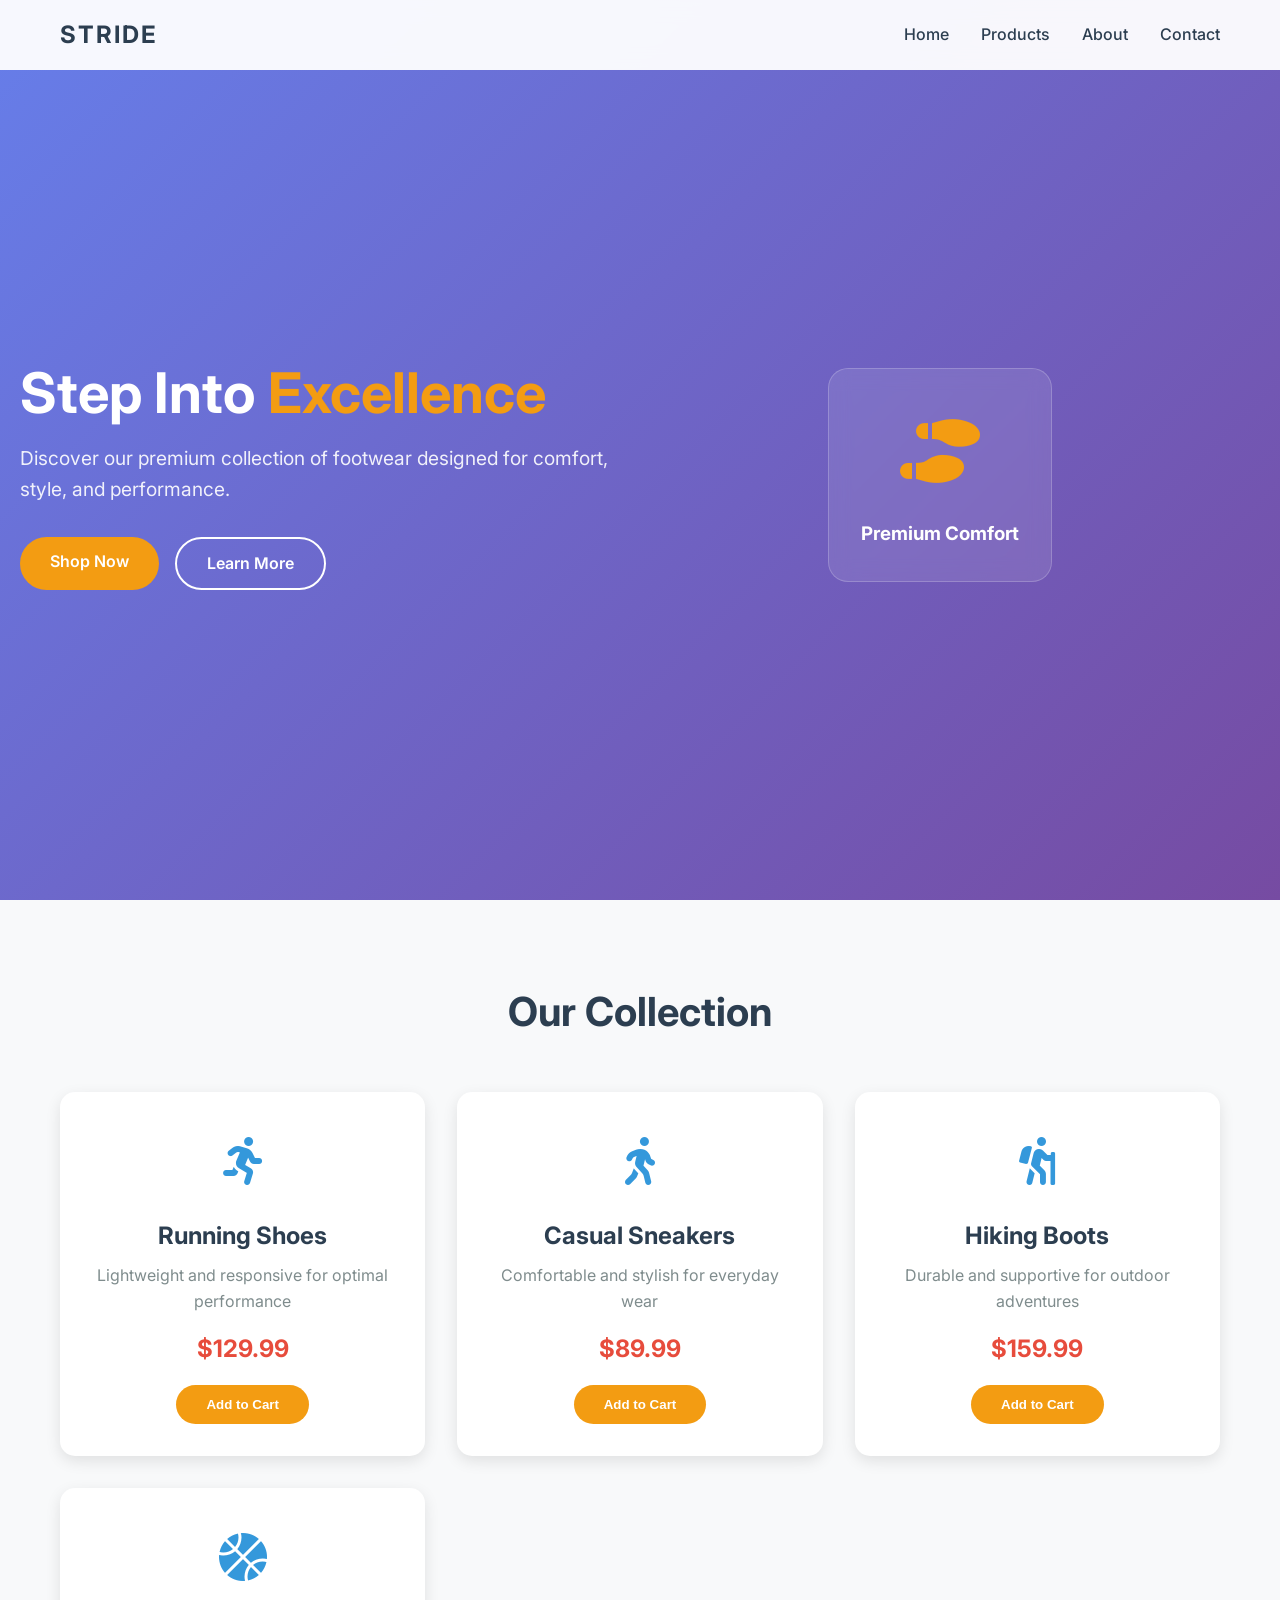
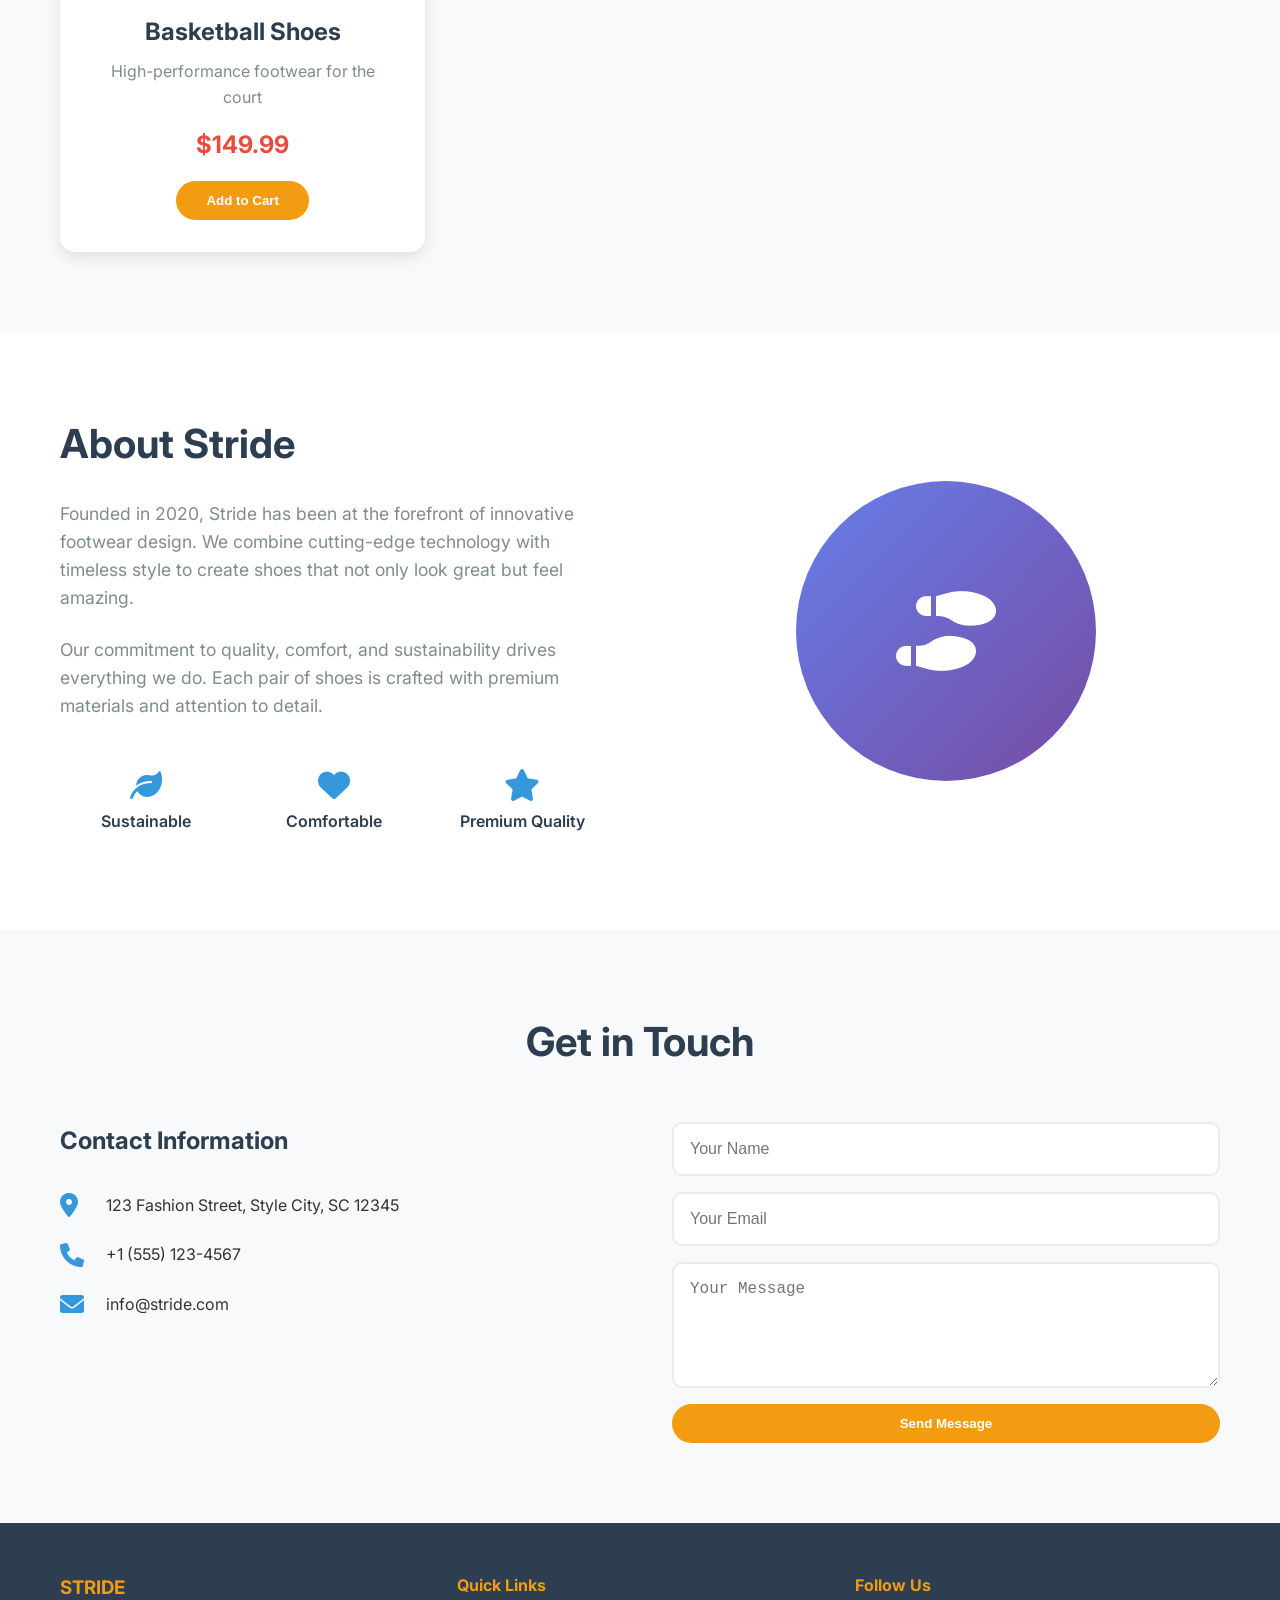
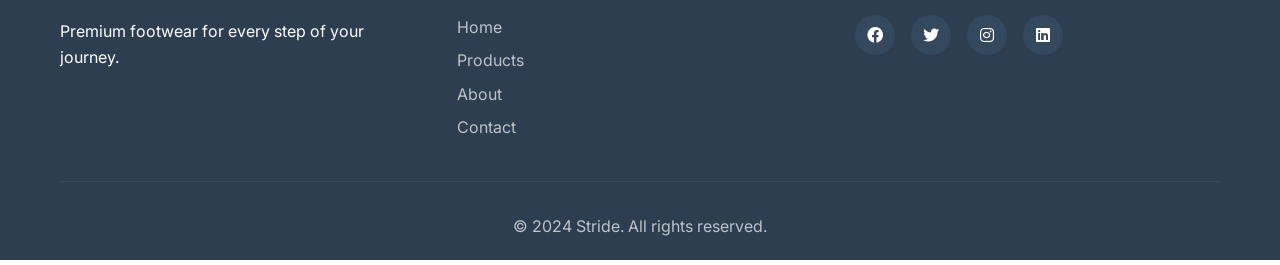
==== shoe-brand-website/index.html @ 70e2f5d3 "Create Stride shoe brand website with responsive design and interactive features Co-authored-by: vky" ====
<!DOCTYPE html>
<html lang="en">
<head>
    <meta charset="UTF-8">
    <meta name="viewport" content="width=device-width, initial-scale=1.0">
    <title>Stride - Premium Footwear</title>
    <link rel="stylesheet" href="styles.css">
    <link href="https://fonts.googleapis.com/css2?family=Inter:wght@300;400;500;600;700&display=swap" rel="stylesheet">
    <link rel="stylesheet" href="https://cdnjs.cloudflare.com/ajax/libs/font-awesome/6.0.0/css/all.min.css">
</head>
<body>
    <!-- Navigation -->
    <nav class="navbar">
        <div class="nav-container">
            <div class="nav-logo">
                <h2>STRIDE</h2>
            </div>
            <ul class="nav-menu">
                <li class="nav-item">
                    <a href="#home" class="nav-link">Home</a>
                </li>
                <li class="nav-item">
                    <a href="#products" class="nav-link">Products</a>
                </li>
                <li class="nav-item">
                    <a href="#about" class="nav-link">About</a>
                </li>
                <li class="nav-item">
                    <a href="#contact" class="nav-link">Contact</a>
                </li>
            </ul>
            <div class="nav-toggle">
                <span class="bar"></span>
                <span class="bar"></span>
                <span class="bar"></span>
            </div>
        </div>
    </nav>

    <!-- Hero Section -->
    <section id="home" class="hero">
        <div class="hero-content">
            <h1>Step Into <span class="highlight">Excellence</span></h1>
            <p>Discover our premium collection of footwear designed for comfort, style, and performance.</p>
            <div class="hero-buttons">
                <a href="#products" class="btn btn-primary">Shop Now</a>
                <a href="#about" class="btn btn-secondary">Learn More</a>
            </div>
        </div>
        <div class="hero-image">
            <div class="shoe-display">
                <div class="shoe-card">
                    <div class="shoe-image">
                        <i class="fas fa-shoe-prints"></i>
                    </div>
                    <h3>Premium Comfort</h3>
                </div>
            </div>
        </div>
    </section>

    <!-- Products Section -->
    <section id="products" class="products">
        <div class="container">
            <h2>Our Collection</h2>
            <div class="product-grid">
                <div class="product-card">
                    <div class="product-image">
                        <i class="fas fa-running"></i>
                    </div>
                    <h3>Running Shoes</h3>
                    <p>Lightweight and responsive for optimal performance</p>
                    <span class="price">$129.99</span>
                    <button class="btn btn-primary">Add to Cart</button>
                </div>
                <div class="product-card">
                    <div class="product-image">
                        <i class="fas fa-walking"></i>
                    </div>
                    <h3>Casual Sneakers</h3>
                    <p>Comfortable and stylish for everyday wear</p>
                    <span class="price">$89.99</span>
                    <button class="btn btn-primary">Add to Cart</button>
                </div>
                <div class="product-card">
                    <div class="product-image">
                        <i class="fas fa-hiking"></i>
                    </div>
                    <h3>Hiking Boots</h3>
                    <p>Durable and supportive for outdoor adventures</p>
                    <span class="price">$159.99</span>
                    <button class="btn btn-primary">Add to Cart</button>
                </div>
                <div class="product-card">
                    <div class="product-image">
                        <i class="fas fa-basketball-ball"></i>
                    </div>
                    <h3>Basketball Shoes</h3>
                    <p>High-performance footwear for the court</p>
                    <span class="price">$149.99</span>
                    <button class="btn btn-primary">Add to Cart</button>
                </div>
            </div>
        </div>
    </section>

    <!-- About Section -->
    <section id="about" class="about">
        <div class="container">
            <div class="about-content">
                <div class="about-text">
                    <h2>About Stride</h2>
                    <p>Founded in 2020, Stride has been at the forefront of innovative footwear design. We combine cutting-edge technology with timeless style to create shoes that not only look great but feel amazing.</p>
                    <p>Our commitment to quality, comfort, and sustainability drives everything we do. Each pair of shoes is crafted with premium materials and attention to detail.</p>
                    <div class="features">
                        <div class="feature">
                            <i class="fas fa-leaf"></i>
                            <h4>Sustainable</h4>
                        </div>
                        <div class="feature">
                            <i class="fas fa-heart"></i>
                            <h4>Comfortable</h4>
                        </div>
                        <div class="feature">
                            <i class="fas fa-star"></i>
                            <h4>Premium Quality</h4>
                        </div>
                    </div>
                </div>
                <div class="about-image">
                    <div class="image-placeholder">
                        <i class="fas fa-shoe-prints"></i>
                    </div>
                </div>
            </div>
        </div>
    </section>

    <!-- Contact Section -->
    <section id="contact" class="contact">
        <div class="container">
            <h2>Get in Touch</h2>
            <div class="contact-content">
                <div class="contact-info">
                    <h3>Contact Information</h3>
                    <div class="contact-item">
                        <i class="fas fa-map-marker-alt"></i>
                        <p>123 Fashion Street, Style City, SC 12345</p>
                    </div>
                    <div class="contact-item">
                        <i class="fas fa-phone"></i>
                        <p>+1 (555) 123-4567</p>
                    </div>
                    <div class="contact-item">
                        <i class="fas fa-envelope"></i>
                        <p>info@stride.com</p>
                    </div>
                </div>
                <form class="contact-form">
                    <input type="text" placeholder="Your Name" required>
                    <input type="email" placeholder="Your Email" required>
                    <textarea placeholder="Your Message" rows="5" required></textarea>
                    <button type="submit" class="btn btn-primary">Send Message</button>
                </form>
            </div>
        </div>
    </section>

    <!-- Footer -->
    <footer class="footer">
        <div class="container">
            <div class="footer-content">
                <div class="footer-section">
                    <h3>STRIDE</h3>
                    <p>Premium footwear for every step of your journey.</p>
                </div>
                <div class="footer-section">
                    <h4>Quick Links</h4>
                    <ul>
                        <li><a href="#home">Home</a></li>
                        <li><a href="#products">Products</a></li>
                        <li><a href="#about">About</a></li>
                        <li><a href="#contact">Contact</a></li>
                    </ul>
                </div>
                <div class="footer-section">
                    <h4>Follow Us</h4>
                    <div class="social-links">
                        <a href="#"><i class="fab fa-facebook"></i></a>
                        <a href="#"><i class="fab fa-twitter"></i></a>
                        <a href="#"><i class="fab fa-instagram"></i></a>
                        <a href="#"><i class="fab fa-linkedin"></i></a>
                    </div>
                </div>
            </div>
            <div class="footer-bottom">
                <p>&copy; 2024 Stride. All rights reserved.</p>
            </div>
        </div>
    </footer>

    <script src="script.js"></script>
</body>
</html>
---- shoe-brand-website/styles.css ----
/* Reset and Base Styles */
* {
    margin: 0;
    padding: 0;
    box-sizing: border-box;
}

body {
    font-family: 'Inter', sans-serif;
    line-height: 1.6;
    color: #333;
    overflow-x: hidden;
}

.container {
    max-width: 1200px;
    margin: 0 auto;
    padding: 0 20px;
}

/* Navigation */
.navbar {
    position: fixed;
    top: 0;
    width: 100%;
    background: rgba(255, 255, 255, 0.95);
    backdrop-filter: blur(10px);
    z-index: 1000;
    padding: 1rem 0;
    transition: all 0.3s ease;
}

.nav-container {
    max-width: 1200px;
    margin: 0 auto;
    padding: 0 20px;
    display: flex;
    justify-content: space-between;
    align-items: center;
}

.nav-logo h2 {
    color: #2c3e50;
    font-weight: 700;
    letter-spacing: 2px;
}

.nav-menu {
    display: flex;
    list-style: none;
    gap: 2rem;
}

.nav-link {
    text-decoration: none;
    color: #2c3e50;
    font-weight: 500;
    transition: color 0.3s ease;
    position: relative;
}

.nav-link:hover {
    color: #3498db;
}

.nav-link::after {
    content: '';
    position: absolute;
    width: 0;
    height: 2px;
    bottom: -5px;
    left: 0;
    background-color: #3498db;
    transition: width 0.3s ease;
}

.nav-link:hover::after {
    width: 100%;
}

.nav-toggle {
    display: none;
    flex-direction: column;
    cursor: pointer;
}

.bar {
    width: 25px;
    height: 3px;
    background-color: #2c3e50;
    margin: 3px 0;
    transition: 0.3s;
}

/* Hero Section */
.hero {
    min-height: 100vh;
    display: flex;
    align-items: center;
    background: linear-gradient(135deg, #667eea 0%, #764ba2 100%);
    color: white;
    padding: 100px 20px 50px;
}

.hero-content {
    flex: 1;
    max-width: 600px;
}

.hero h1 {
    font-size: 3.5rem;
    font-weight: 700;
    margin-bottom: 1rem;
    line-height: 1.2;
}

.highlight {
    color: #f39c12;
}

.hero p {
    font-size: 1.2rem;
    margin-bottom: 2rem;
    opacity: 0.9;
}

.hero-buttons {
    display: flex;
    gap: 1rem;
    flex-wrap: wrap;
}

.btn {
    padding: 12px 30px;
    border: none;
    border-radius: 50px;
    text-decoration: none;
    font-weight: 600;
    cursor: pointer;
    transition: all 0.3s ease;
    display: inline-block;
    text-align: center;
}

.btn-primary {
    background: #f39c12;
    color: white;
}

.btn-primary:hover {
    background: #e67e22;
    transform: translateY(-2px);
    box-shadow: 0 10px 20px rgba(243, 156, 18, 0.3);
}

.btn-secondary {
    background: transparent;
    color: white;
    border: 2px solid white;
}

.btn-secondary:hover {
    background: white;
    color: #667eea;
    transform: translateY(-2px);
}

.hero-image {
    flex: 1;
    display: flex;
    justify-content: center;
    align-items: center;
}

.shoe-display {
    position: relative;
}

.shoe-card {
    background: rgba(255, 255, 255, 0.1);
    backdrop-filter: blur(10px);
    border-radius: 20px;
    padding: 2rem;
    text-align: center;
    border: 1px solid rgba(255, 255, 255, 0.2);
    animation: float 6s ease-in-out infinite;
}

.shoe-image {
    font-size: 4rem;
    margin-bottom: 1rem;
    color: #f39c12;
}

@keyframes float {
    0%, 100% { transform: translateY(0px); }
    50% { transform: translateY(-20px); }
}

/* Products Section */
.products {
    padding: 80px 0;
    background: #f8f9fa;
}

.products h2 {
    text-align: center;
    font-size: 2.5rem;
    margin-bottom: 3rem;
    color: #2c3e50;
}

.product-grid {
    display: grid;
    grid-template-columns: repeat(auto-fit, minmax(280px, 1fr));
    gap: 2rem;
}

.product-card {
    background: white;
    border-radius: 15px;
    padding: 2rem;
    text-align: center;
    box-shadow: 0 5px 15px rgba(0, 0, 0, 0.1);
    transition: all 0.3s ease;
}

.product-card:hover {
    transform: translateY(-10px);
    box-shadow: 0 20px 40px rgba(0, 0, 0, 0.15);
}

.product-image {
    font-size: 3rem;
    color: #3498db;
    margin-bottom: 1rem;
}

.product-card h3 {
    font-size: 1.5rem;
    margin-bottom: 0.5rem;
    color: #2c3e50;
}

.product-card p {
    color: #7f8c8d;
    margin-bottom: 1rem;
}

.price {
    display: block;
    font-size: 1.5rem;
    font-weight: 700;
    color: #e74c3c;
    margin-bottom: 1rem;
}

/* About Section */
.about {
    padding: 80px 0;
    background: white;
}

.about-content {
    display: grid;
    grid-template-columns: 1fr 1fr;
    gap: 4rem;
    align-items: center;
}

.about-text h2 {
    font-size: 2.5rem;
    margin-bottom: 1.5rem;
    color: #2c3e50;
}

.about-text p {
    margin-bottom: 1.5rem;
    color: #7f8c8d;
    font-size: 1.1rem;
}

.features {
    display: grid;
    grid-template-columns: repeat(3, 1fr);
    gap: 1rem;
    margin-top: 2rem;
}

.feature {
    text-align: center;
    padding: 1rem;
}

.feature i {
    font-size: 2rem;
    color: #3498db;
    margin-bottom: 0.5rem;
}

.feature h4 {
    color: #2c3e50;
    font-weight: 600;
}

.about-image {
    display: flex;
    justify-content: center;
}

.image-placeholder {
    width: 300px;
    height: 300px;
    background: linear-gradient(135deg, #667eea 0%, #764ba2 100%);
    border-radius: 50%;
    display: flex;
    align-items: center;
    justify-content: center;
    font-size: 5rem;
    color: white;
}

/* Contact Section */
.contact {
    padding: 80px 0;
    background: #f8f9fa;
}

.contact h2 {
    text-align: center;
    font-size: 2.5rem;
    margin-bottom: 3rem;
    color: #2c3e50;
}

.contact-content {
    display: grid;
    grid-template-columns: 1fr 1fr;
    gap: 4rem;
}

.contact-info h3 {
    font-size: 1.5rem;
    margin-bottom: 2rem;
    color: #2c3e50;
}

.contact-item {
    display: flex;
    align-items: center;
    margin-bottom: 1.5rem;
}

.contact-item i {
    font-size: 1.5rem;
    color: #3498db;
    margin-right: 1rem;
    width: 30px;
}

.contact-form {
    display: flex;
    flex-direction: column;
    gap: 1rem;
}

.contact-form input,
.contact-form textarea {
    padding: 1rem;
    border: 2px solid #e9ecef;
    border-radius: 10px;
    font-size: 1rem;
    transition: border-color 0.3s ease;
}

.contact-form input:focus,
.contact-form textarea:focus {
    outline: none;
    border-color: #3498db;
}

/* Footer */
.footer {
    background: #2c3e50;
    color: white;
    padding: 50px 0 20px;
}

.footer-content {
    display: grid;
    grid-template-columns: repeat(auto-fit, minmax(250px, 1fr));
    gap: 2rem;
    margin-bottom: 2rem;
}

.footer-section h3,
.footer-section h4 {
    margin-bottom: 1rem;
    color: #f39c12;
}

.footer-section ul {
    list-style: none;
}

.footer-section ul li {
    margin-bottom: 0.5rem;
}

.footer-section ul li a {
    color: #bdc3c7;
    text-decoration: none;
    transition: color 0.3s ease;
}

.footer-section ul li a:hover {
    color: #f39c12;
}

.social-links {
    display: flex;
    gap: 1rem;
}

.social-links a {
    display: inline-block;
    width: 40px;
    height: 40px;
    background: #34495e;
    border-radius: 50%;
    display: flex;
    align-items: center;
    justify-content: center;
    color: white;
    text-decoration: none;
    transition: all 0.3s ease;
}

.social-links a:hover {
    background: #f39c12;
    transform: translateY(-3px);
}

.footer-bottom {
    text-align: center;
    padding-top: 2rem;
    border-top: 1px solid #34495e;
    color: #bdc3c7;
}

/* Responsive Design */
@media (max-width: 768px) {
    .nav-menu {
        position: fixed;
        left: -100%;
        top: 70px;
        flex-direction: column;
        background-color: white;
        width: 100%;
        text-align: center;
        transition: 0.3s;
        box-shadow: 0 10px 27px rgba(0, 0, 0, 0.05);
        padding: 2rem 0;
    }

    .nav-menu.active {
        left: 0;
    }

    .nav-toggle {
        display: flex;
    }

    .hero {
        flex-direction: column;
        text-align: center;
        padding: 120px 20px 50px;
    }

    .hero h1 {
        font-size: 2.5rem;
    }

    .hero-buttons {
        justify-content: center;
    }

    .about-content {
        grid-template-columns: 1fr;
        gap: 2rem;
    }

    .contact-content {
        grid-template-columns: 1fr;
        gap: 2rem;
    }

    .features {
        grid-template-columns: 1fr;
    }

    .product-grid {
        grid-template-columns: 1fr;
    }
}

@media (max-width: 480px) {
    .hero h1 {
        font-size: 2rem;
    }

    .hero p {
        font-size: 1rem;
    }

    .btn {
        padding: 10px 20px;
        font-size: 0.9rem;
    }

    .products h2,
    .about-text h2,
    .contact h2 {
        font-size: 2rem;
    }
}
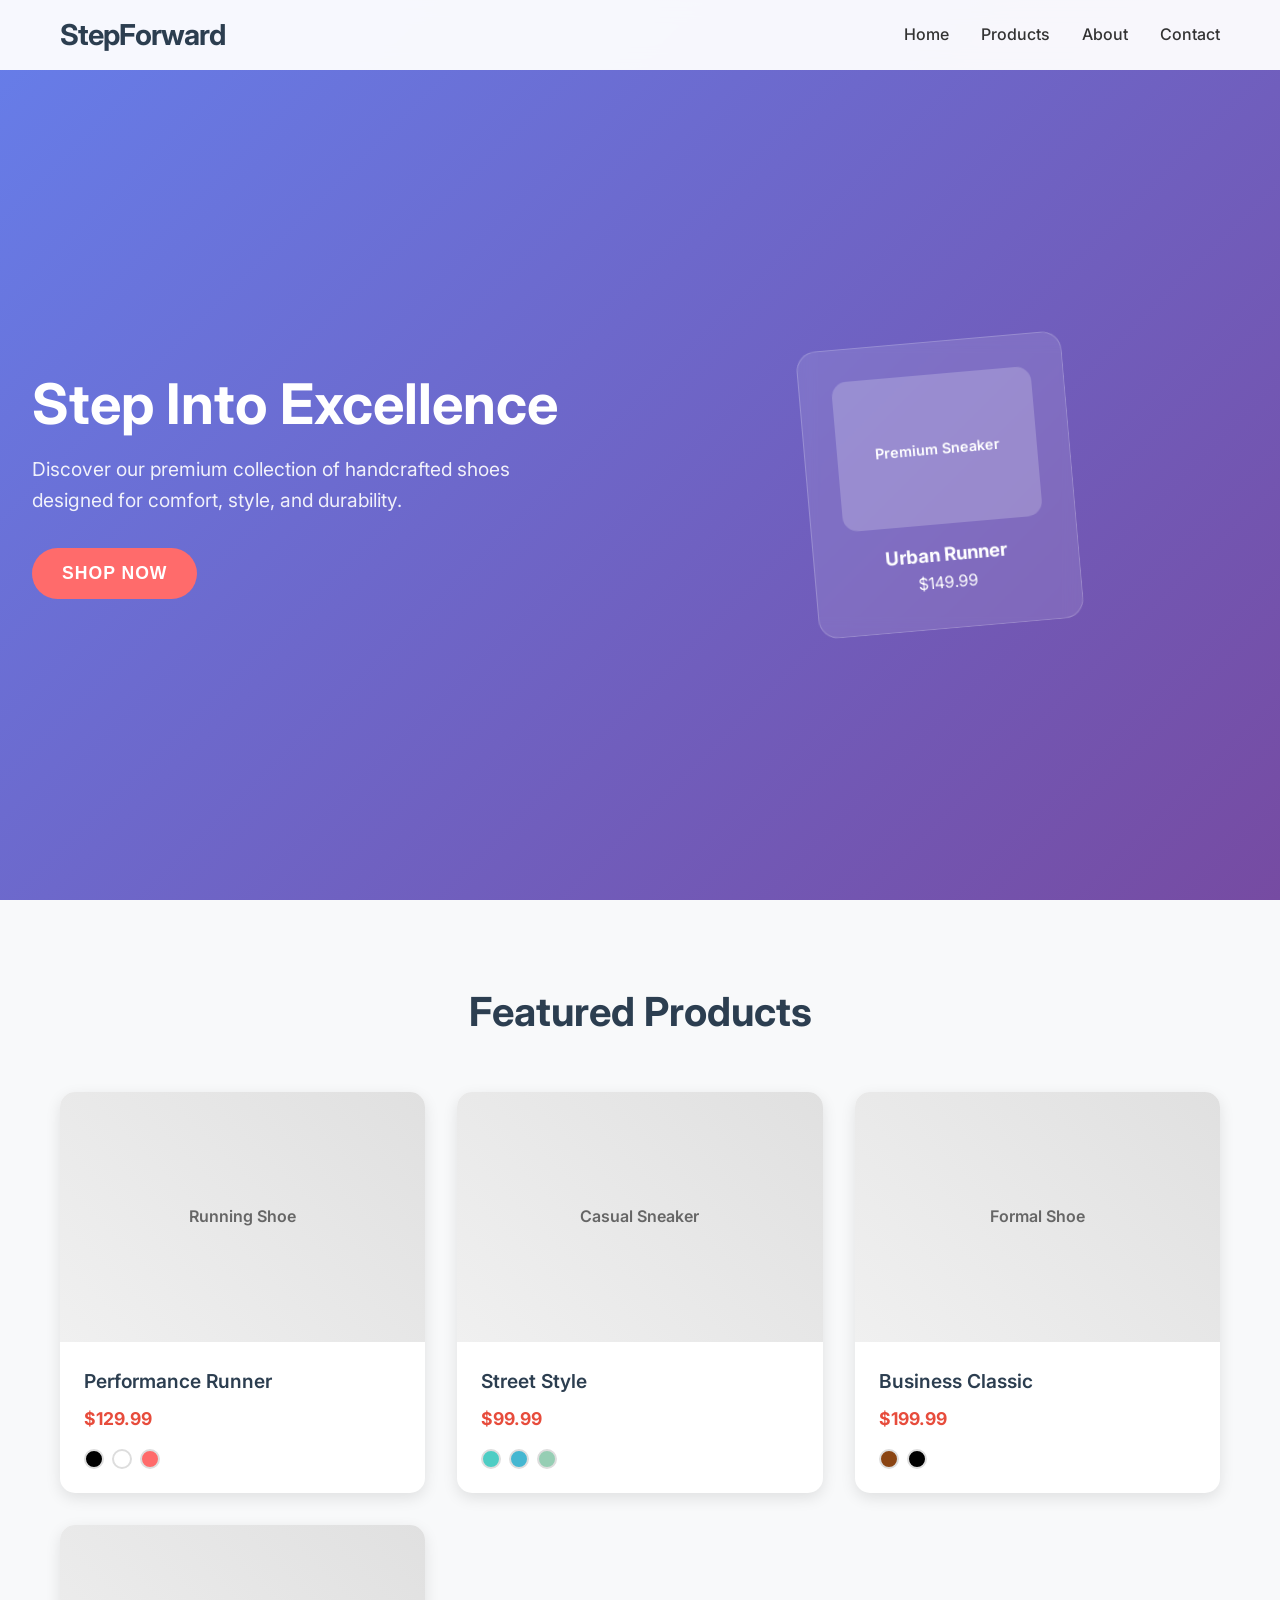
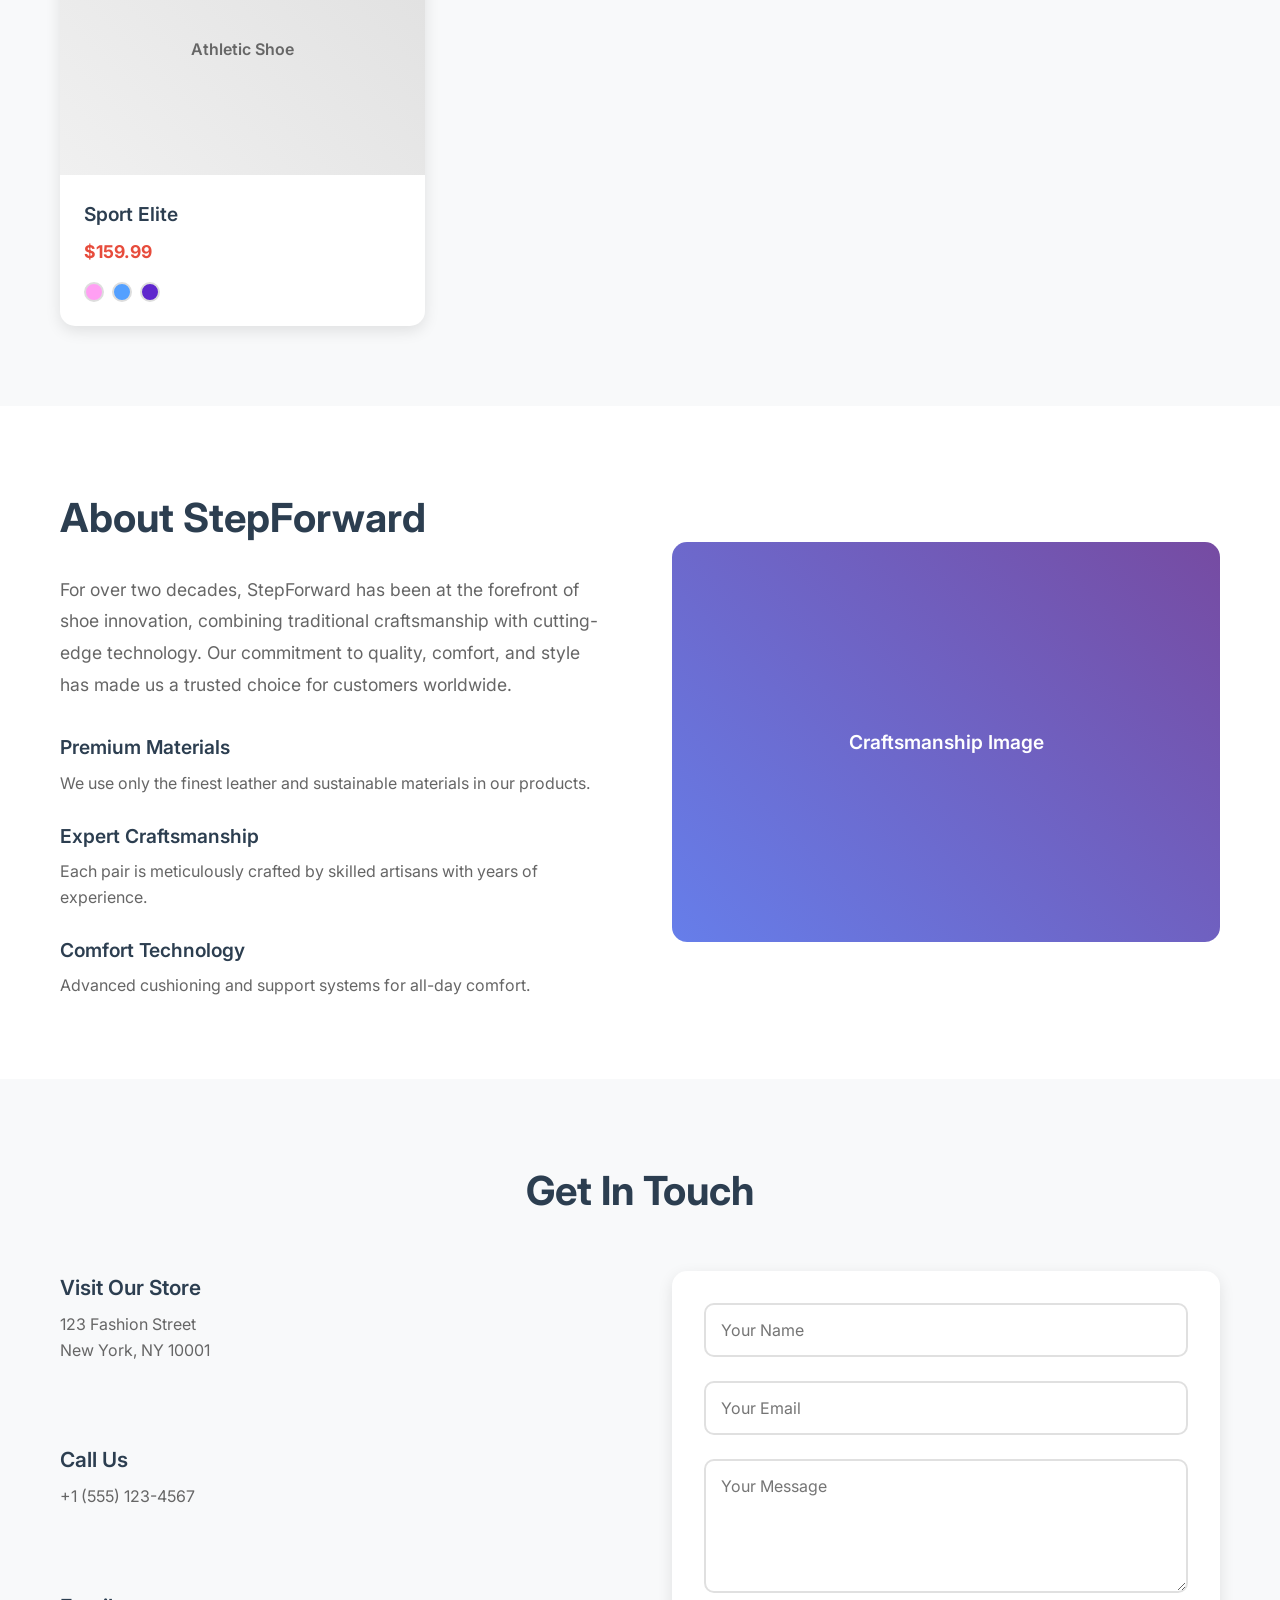
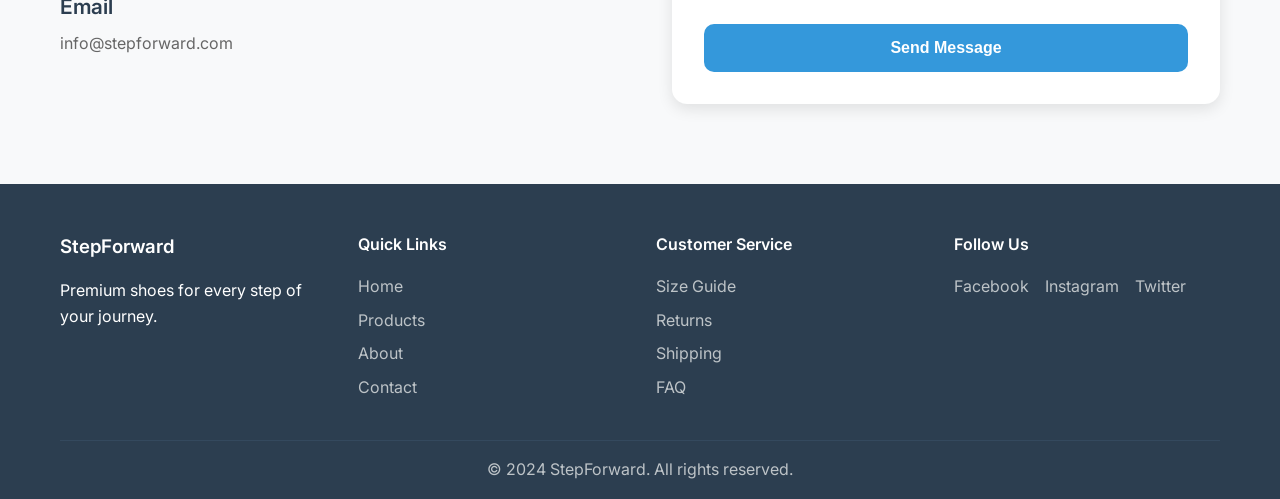
==== commit d5dac29c: "Create initial shoe brand website with responsive design and interactive features Co-authored-by: vk" ====
--- a/shoe-brand-website/index.html
+++ b/shoe-brand-website/index.html
@@ -3,57 +3,54 @@
 <head>
     <meta charset="UTF-8">
     <meta name="viewport" content="width=device-width, initial-scale=1.0">
-    <title>Stride - Premium Footwear</title>
+    <title>StepForward - Premium Shoe Brand</title>
     <link rel="stylesheet" href="styles.css">
     <link href="https://fonts.googleapis.com/css2?family=Inter:wght@300;400;500;600;700&display=swap" rel="stylesheet">
-    <link rel="stylesheet" href="https://cdnjs.cloudflare.com/ajax/libs/font-awesome/6.0.0/css/all.min.css">
 </head>
 <body>
-    <!-- Navigation -->
-    <nav class="navbar">
-        <div class="nav-container">
-            <div class="nav-logo">
-                <h2>STRIDE</h2>
-            </div>
-            <ul class="nav-menu">
-                <li class="nav-item">
-                    <a href="#home" class="nav-link">Home</a>
-                </li>
-                <li class="nav-item">
-                    <a href="#products" class="nav-link">Products</a>
-                </li>
-                <li class="nav-item">
-                    <a href="#about" class="nav-link">About</a>
-                </li>
-                <li class="nav-item">
-                    <a href="#contact" class="nav-link">Contact</a>
-                </li>
-            </ul>
-            <div class="nav-toggle">
-                <span class="bar"></span>
-                <span class="bar"></span>
-                <span class="bar"></span>
-            </div>
-        </div>
-    </nav>
+    <!-- Header -->
+    <header class="header">
+        <nav class="navbar">
+            <div class="nav-container">
+                <div class="logo">
+                    <h1>StepForward</h1>
+                </div>
+                <ul class="nav-menu">
+                    <li class="nav-item">
+                        <a href="#home" class="nav-link">Home</a>
+                    </li>
+                    <li class="nav-item">
+                        <a href="#products" class="nav-link">Products</a>
+                    </li>
+                    <li class="nav-item">
+                        <a href="#about" class="nav-link">About</a>
+                    </li>
+                    <li class="nav-item">
+                        <a href="#contact" class="nav-link">Contact</a>
+                    </li>
+                </ul>
+                <div class="hamburger">
+                    <span class="bar"></span>
+                    <span class="bar"></span>
+                    <span class="bar"></span>
+                </div>
+            </div>
+        </nav>
+    </header>
 
     <!-- Hero Section -->
     <section id="home" class="hero">
         <div class="hero-content">
-            <h1>Step Into <span class="highlight">Excellence</span></h1>
-            <p>Discover our premium collection of footwear designed for comfort, style, and performance.</p>
-            <div class="hero-buttons">
-                <a href="#products" class="btn btn-primary">Shop Now</a>
-                <a href="#about" class="btn btn-secondary">Learn More</a>
-            </div>
+            <h1 class="hero-title">Step Into Excellence</h1>
+            <p class="hero-subtitle">Discover our premium collection of handcrafted shoes designed for comfort, style, and durability.</p>
+            <button class="cta-button">Shop Now</button>
         </div>
         <div class="hero-image">
-            <div class="shoe-display">
-                <div class="shoe-card">
-                    <div class="shoe-image">
-                        <i class="fas fa-shoe-prints"></i>
-                    </div>
-                    <h3>Premium Comfort</h3>
+            <div class="shoe-showcase">
+                <div class="shoe-card featured">
+                    <div class="shoe-img-placeholder">Premium Sneaker</div>
+                    <h3>Urban Runner</h3>
+                    <p>$149.99</p>
                 </div>
             </div>
         </div>
@@ -62,43 +59,77 @@
     <!-- Products Section -->
     <section id="products" class="products">
         <div class="container">
-            <h2>Our Collection</h2>
+            <h2 class="section-title">Featured Products</h2>
             <div class="product-grid">
                 <div class="product-card">
                     <div class="product-image">
-                        <i class="fas fa-running"></i>
-                    </div>
-                    <h3>Running Shoes</h3>
-                    <p>Lightweight and responsive for optimal performance</p>
-                    <span class="price">$129.99</span>
-                    <button class="btn btn-primary">Add to Cart</button>
-                </div>
-                <div class="product-card">
-                    <div class="product-image">
-                        <i class="fas fa-walking"></i>
-                    </div>
-                    <h3>Casual Sneakers</h3>
-                    <p>Comfortable and stylish for everyday wear</p>
-                    <span class="price">$89.99</span>
-                    <button class="btn btn-primary">Add to Cart</button>
-                </div>
-                <div class="product-card">
-                    <div class="product-image">
-                        <i class="fas fa-hiking"></i>
-                    </div>
-                    <h3>Hiking Boots</h3>
-                    <p>Durable and supportive for outdoor adventures</p>
-                    <span class="price">$159.99</span>
-                    <button class="btn btn-primary">Add to Cart</button>
-                </div>
-                <div class="product-card">
-                    <div class="product-image">
-                        <i class="fas fa-basketball-ball"></i>
-                    </div>
-                    <h3>Basketball Shoes</h3>
-                    <p>High-performance footwear for the court</p>
-                    <span class="price">$149.99</span>
-                    <button class="btn btn-primary">Add to Cart</button>
+                        <div class="product-img-placeholder">Running Shoe</div>
+                        <div class="product-overlay">
+                            <button class="quick-view">Quick View</button>
+                        </div>
+                    </div>
+                    <div class="product-info">
+                        <h3>Performance Runner</h3>
+                        <p class="product-price">$129.99</p>
+                        <div class="product-colors">
+                            <span class="color-dot" style="background-color: #000"></span>
+                            <span class="color-dot" style="background-color: #fff"></span>
+                            <span class="color-dot" style="background-color: #ff6b6b"></span>
+                        </div>
+                    </div>
+                </div>
+
+                <div class="product-card">
+                    <div class="product-image">
+                        <div class="product-img-placeholder">Casual Sneaker</div>
+                        <div class="product-overlay">
+                            <button class="quick-view">Quick View</button>
+                        </div>
+                    </div>
+                    <div class="product-info">
+                        <h3>Street Style</h3>
+                        <p class="product-price">$99.99</p>
+                        <div class="product-colors">
+                            <span class="color-dot" style="background-color: #4ecdc4"></span>
+                            <span class="color-dot" style="background-color: #45b7d1"></span>
+                            <span class="color-dot" style="background-color: #96ceb4"></span>
+                        </div>
+                    </div>
+                </div>
+
+                <div class="product-card">
+                    <div class="product-image">
+                        <div class="product-img-placeholder">Formal Shoe</div>
+                        <div class="product-overlay">
+                            <button class="quick-view">Quick View</button>
+                        </div>
+                    </div>
+                    <div class="product-info">
+                        <h3>Business Classic</h3>
+                        <p class="product-price">$199.99</p>
+                        <div class="product-colors">
+                            <span class="color-dot" style="background-color: #8b4513"></span>
+                            <span class="color-dot" style="background-color: #000"></span>
+                        </div>
+                    </div>
+                </div>
+
+                <div class="product-card">
+                    <div class="product-image">
+                        <div class="product-img-placeholder">Athletic Shoe</div>
+                        <div class="product-overlay">
+                            <button class="quick-view">Quick View</button>
+                        </div>
+                    </div>
+                    <div class="product-info">
+                        <h3>Sport Elite</h3>
+                        <p class="product-price">$159.99</p>
+                        <div class="product-colors">
+                            <span class="color-dot" style="background-color: #ff9ff3"></span>
+                            <span class="color-dot" style="background-color: #54a0ff"></span>
+                            <span class="color-dot" style="background-color: #5f27cd"></span>
+                        </div>
+                    </div>
                 </div>
             </div>
         </div>
@@ -109,28 +140,25 @@
         <div class="container">
             <div class="about-content">
                 <div class="about-text">
-                    <h2>About Stride</h2>
-                    <p>Founded in 2020, Stride has been at the forefront of innovative footwear design. We combine cutting-edge technology with timeless style to create shoes that not only look great but feel amazing.</p>
-                    <p>Our commitment to quality, comfort, and sustainability drives everything we do. Each pair of shoes is crafted with premium materials and attention to detail.</p>
+                    <h2>About StepForward</h2>
+                    <p>For over two decades, StepForward has been at the forefront of shoe innovation, combining traditional craftsmanship with cutting-edge technology. Our commitment to quality, comfort, and style has made us a trusted choice for customers worldwide.</p>
                     <div class="features">
                         <div class="feature">
-                            <i class="fas fa-leaf"></i>
-                            <h4>Sustainable</h4>
+                            <h3>Premium Materials</h3>
+                            <p>We use only the finest leather and sustainable materials in our products.</p>
                         </div>
                         <div class="feature">
-                            <i class="fas fa-heart"></i>
-                            <h4>Comfortable</h4>
+                            <h3>Expert Craftsmanship</h3>
+                            <p>Each pair is meticulously crafted by skilled artisans with years of experience.</p>
                         </div>
                         <div class="feature">
-                            <i class="fas fa-star"></i>
-                            <h4>Premium Quality</h4>
+                            <h3>Comfort Technology</h3>
+                            <p>Advanced cushioning and support systems for all-day comfort.</p>
                         </div>
                     </div>
                 </div>
                 <div class="about-image">
-                    <div class="image-placeholder">
-                        <i class="fas fa-shoe-prints"></i>
-                    </div>
+                    <div class="about-img-placeholder">Craftsmanship Image</div>
                 </div>
             </div>
         </div>
@@ -139,28 +167,33 @@
     <!-- Contact Section -->
     <section id="contact" class="contact">
         <div class="container">
-            <h2>Get in Touch</h2>
+            <h2 class="section-title">Get In Touch</h2>
             <div class="contact-content">
                 <div class="contact-info">
-                    <h3>Contact Information</h3>
                     <div class="contact-item">
-                        <i class="fas fa-map-marker-alt"></i>
-                        <p>123 Fashion Street, Style City, SC 12345</p>
+                        <h3>Visit Our Store</h3>
+                        <p>123 Fashion Street<br>New York, NY 10001</p>
                     </div>
                     <div class="contact-item">
-                        <i class="fas fa-phone"></i>
+                        <h3>Call Us</h3>
                         <p>+1 (555) 123-4567</p>
                     </div>
                     <div class="contact-item">
-                        <i class="fas fa-envelope"></i>
-                        <p>info@stride.com</p>
+                        <h3>Email</h3>
+                        <p>info@stepforward.com</p>
                     </div>
                 </div>
                 <form class="contact-form">
-                    <input type="text" placeholder="Your Name" required>
-                    <input type="email" placeholder="Your Email" required>
-                    <textarea placeholder="Your Message" rows="5" required></textarea>
-                    <button type="submit" class="btn btn-primary">Send Message</button>
+                    <div class="form-group">
+                        <input type="text" placeholder="Your Name" required>
+                    </div>
+                    <div class="form-group">
+                        <input type="email" placeholder="Your Email" required>
+                    </div>
+                    <div class="form-group">
+                        <textarea placeholder="Your Message" rows="5" required></textarea>
+                    </div>
+                    <button type="submit" class="submit-btn">Send Message</button>
                 </form>
             </div>
         </div>
@@ -171,8 +204,8 @@
         <div class="container">
             <div class="footer-content">
                 <div class="footer-section">
-                    <h3>STRIDE</h3>
-                    <p>Premium footwear for every step of your journey.</p>
+                    <h3>StepForward</h3>
+                    <p>Premium shoes for every step of your journey.</p>
                 </div>
                 <div class="footer-section">
                     <h4>Quick Links</h4>
@@ -184,17 +217,25 @@
                     </ul>
                 </div>
                 <div class="footer-section">
+                    <h4>Customer Service</h4>
+                    <ul>
+                        <li><a href="#">Size Guide</a></li>
+                        <li><a href="#">Returns</a></li>
+                        <li><a href="#">Shipping</a></li>
+                        <li><a href="#">FAQ</a></li>
+                    </ul>
+                </div>
+                <div class="footer-section">
                     <h4>Follow Us</h4>
                     <div class="social-links">
-                        <a href="#"><i class="fab fa-facebook"></i></a>
-                        <a href="#"><i class="fab fa-twitter"></i></a>
-                        <a href="#"><i class="fab fa-instagram"></i></a>
-                        <a href="#"><i class="fab fa-linkedin"></i></a>
+                        <a href="#">Facebook</a>
+                        <a href="#">Instagram</a>
+                        <a href="#">Twitter</a>
                     </div>
                 </div>
             </div>
             <div class="footer-bottom">
-                <p>&copy; 2024 Stride. All rights reserved.</p>
+                <p>&copy; 2024 StepForward. All rights reserved.</p>
             </div>
         </div>
     </footer>
--- a/shoe-brand-website/styles.css
+++ b/shoe-brand-website/styles.css
@@ -18,15 +18,14 @@
     padding: 0 20px;
 }
 
-/* Navigation */
-.navbar {
+/* Header Styles */
+.header {
     position: fixed;
     top: 0;
     width: 100%;
     background: rgba(255, 255, 255, 0.95);
     backdrop-filter: blur(10px);
     z-index: 1000;
-    padding: 1rem 0;
     transition: all 0.3s ease;
 }
 
@@ -37,12 +36,14 @@
     display: flex;
     justify-content: space-between;
     align-items: center;
-}
-
-.nav-logo h2 {
+    height: 70px;
+}
+
+.logo h1 {
+    font-size: 1.8rem;
+    font-weight: 700;
     color: #2c3e50;
-    font-weight: 700;
-    letter-spacing: 2px;
+    letter-spacing: -1px;
 }
 
 .nav-menu {
@@ -53,7 +54,7 @@
 
 .nav-link {
     text-decoration: none;
-    color: #2c3e50;
+    color: #333;
     font-weight: 500;
     transition: color 0.3s ease;
     position: relative;
@@ -78,7 +79,7 @@
     width: 100%;
 }
 
-.nav-toggle {
+.hamburger {
     display: none;
     flex-direction: column;
     cursor: pointer;
@@ -87,7 +88,7 @@
 .bar {
     width: 25px;
     height: 3px;
-    background-color: #2c3e50;
+    background-color: #333;
     margin: 3px 0;
     transition: 0.3s;
 }
@@ -99,70 +100,47 @@
     align-items: center;
     background: linear-gradient(135deg, #667eea 0%, #764ba2 100%);
     color: white;
-    padding: 100px 20px 50px;
+    padding-top: 70px;
 }
 
 .hero-content {
     flex: 1;
+    padding: 2rem;
     max-width: 600px;
 }
 
-.hero h1 {
+.hero-title {
     font-size: 3.5rem;
     font-weight: 700;
     margin-bottom: 1rem;
     line-height: 1.2;
 }
 
-.highlight {
-    color: #f39c12;
-}
-
-.hero p {
+.hero-subtitle {
     font-size: 1.2rem;
     margin-bottom: 2rem;
     opacity: 0.9;
-}
-
-.hero-buttons {
-    display: flex;
-    gap: 1rem;
-    flex-wrap: wrap;
-}
-
-.btn {
-    padding: 12px 30px;
+    line-height: 1.6;
+}
+
+.cta-button {
+    background: #ff6b6b;
+    color: white;
     border: none;
+    padding: 15px 30px;
+    font-size: 1.1rem;
+    font-weight: 600;
     border-radius: 50px;
-    text-decoration: none;
-    font-weight: 600;
     cursor: pointer;
     transition: all 0.3s ease;
-    display: inline-block;
-    text-align: center;
-}
-
-.btn-primary {
-    background: #f39c12;
-    color: white;
-}
-
-.btn-primary:hover {
-    background: #e67e22;
+    text-transform: uppercase;
+    letter-spacing: 1px;
+}
+
+.cta-button:hover {
+    background: #ff5252;
     transform: translateY(-2px);
-    box-shadow: 0 10px 20px rgba(243, 156, 18, 0.3);
-}
-
-.btn-secondary {
-    background: transparent;
-    color: white;
-    border: 2px solid white;
-}
-
-.btn-secondary:hover {
-    background: white;
-    color: #667eea;
-    transform: translateY(-2px);
+    box-shadow: 0 10px 20px rgba(255, 107, 107, 0.3);
 }
 
 .hero-image {
@@ -170,42 +148,51 @@
     display: flex;
     justify-content: center;
     align-items: center;
-}
-
-.shoe-display {
+    padding: 2rem;
+}
+
+.shoe-showcase {
     position: relative;
 }
 
-.shoe-card {
+.shoe-card.featured {
     background: rgba(255, 255, 255, 0.1);
     backdrop-filter: blur(10px);
+    padding: 2rem;
     border-radius: 20px;
-    padding: 2rem;
     text-align: center;
     border: 1px solid rgba(255, 255, 255, 0.2);
-    animation: float 6s ease-in-out infinite;
-}
-
-.shoe-image {
-    font-size: 4rem;
+    transform: rotate(-5deg);
+    transition: transform 0.3s ease;
+}
+
+.shoe-card.featured:hover {
+    transform: rotate(0deg) scale(1.05);
+}
+
+.shoe-img-placeholder {
+    width: 200px;
+    height: 150px;
+    background: rgba(255, 255, 255, 0.2);
+    border-radius: 15px;
+    display: flex;
+    align-items: center;
+    justify-content: center;
     margin-bottom: 1rem;
-    color: #f39c12;
-}
-
-@keyframes float {
-    0%, 100% { transform: translateY(0px); }
-    50% { transform: translateY(-20px); }
+    font-weight: 600;
+    font-size: 0.9rem;
 }
 
 /* Products Section */
 .products {
-    padding: 80px 0;
+    padding: 5rem 0;
     background: #f8f9fa;
 }
 
-.products h2 {
+.section-title {
     text-align: center;
     font-size: 2.5rem;
+    font-weight: 700;
     margin-bottom: 3rem;
     color: #2c3e50;
 }
@@ -214,50 +201,111 @@
     display: grid;
     grid-template-columns: repeat(auto-fit, minmax(280px, 1fr));
     gap: 2rem;
+    margin-top: 2rem;
 }
 
 .product-card {
     background: white;
     border-radius: 15px;
-    padding: 2rem;
-    text-align: center;
+    overflow: hidden;
     box-shadow: 0 5px 15px rgba(0, 0, 0, 0.1);
-    transition: all 0.3s ease;
+    transition: transform 0.3s ease, box-shadow 0.3s ease;
 }
 
 .product-card:hover {
-    transform: translateY(-10px);
-    box-shadow: 0 20px 40px rgba(0, 0, 0, 0.15);
+    transform: translateY(-5px);
+    box-shadow: 0 15px 30px rgba(0, 0, 0, 0.15);
 }
 
 .product-image {
-    font-size: 3rem;
-    color: #3498db;
-    margin-bottom: 1rem;
-}
-
-.product-card h3 {
-    font-size: 1.5rem;
+    position: relative;
+    overflow: hidden;
+}
+
+.product-img-placeholder {
+    width: 100%;
+    height: 250px;
+    background: linear-gradient(45deg, #f0f0f0, #e0e0e0);
+    display: flex;
+    align-items: center;
+    justify-content: center;
+    font-weight: 600;
+    color: #666;
+    transition: transform 0.3s ease;
+}
+
+.product-overlay {
+    position: absolute;
+    top: 0;
+    left: 0;
+    right: 0;
+    bottom: 0;
+    background: rgba(0, 0, 0, 0.7);
+    display: flex;
+    align-items: center;
+    justify-content: center;
+    opacity: 0;
+    transition: opacity 0.3s ease;
+}
+
+.product-card:hover .product-overlay {
+    opacity: 1;
+}
+
+.quick-view {
+    background: #3498db;
+    color: white;
+    border: none;
+    padding: 10px 20px;
+    border-radius: 25px;
+    cursor: pointer;
+    font-weight: 600;
+    transition: background 0.3s ease;
+}
+
+.quick-view:hover {
+    background: #2980b9;
+}
+
+.product-info {
+    padding: 1.5rem;
+}
+
+.product-info h3 {
+    font-size: 1.2rem;
+    font-weight: 600;
     margin-bottom: 0.5rem;
     color: #2c3e50;
 }
 
-.product-card p {
-    color: #7f8c8d;
-    margin-bottom: 1rem;
-}
-
-.price {
-    display: block;
-    font-size: 1.5rem;
+.product-price {
+    font-size: 1.1rem;
     font-weight: 700;
     color: #e74c3c;
     margin-bottom: 1rem;
 }
 
+.product-colors {
+    display: flex;
+    gap: 0.5rem;
+}
+
+.color-dot {
+    width: 20px;
+    height: 20px;
+    border-radius: 50%;
+    border: 2px solid #ddd;
+    cursor: pointer;
+    transition: transform 0.2s ease;
+}
+
+.color-dot:hover {
+    transform: scale(1.2);
+}
+
 /* About Section */
 .about {
-    padding: 80px 0;
+    padding: 5rem 0;
     background: white;
 }
 
@@ -270,120 +318,128 @@
 
 .about-text h2 {
     font-size: 2.5rem;
+    font-weight: 700;
     margin-bottom: 1.5rem;
     color: #2c3e50;
 }
 
-.about-text p {
-    margin-bottom: 1.5rem;
-    color: #7f8c8d;
+.about-text > p {
     font-size: 1.1rem;
+    margin-bottom: 2rem;
+    color: #666;
+    line-height: 1.8;
 }
 
 .features {
     display: grid;
-    grid-template-columns: repeat(3, 1fr);
-    gap: 1rem;
-    margin-top: 2rem;
-}
-
-.feature {
-    text-align: center;
-    padding: 1rem;
-}
-
-.feature i {
-    font-size: 2rem;
-    color: #3498db;
+    gap: 1.5rem;
+}
+
+.feature h3 {
+    font-size: 1.2rem;
+    font-weight: 600;
     margin-bottom: 0.5rem;
-}
-
-.feature h4 {
     color: #2c3e50;
-    font-weight: 600;
-}
-
-.about-image {
-    display: flex;
+}
+
+.feature p {
+    color: #666;
+    line-height: 1.6;
+}
+
+.about-img-placeholder {
+    width: 100%;
+    height: 400px;
+    background: linear-gradient(45deg, #667eea, #764ba2);
+    border-radius: 15px;
+    display: flex;
+    align-items: center;
     justify-content: center;
-}
-
-.image-placeholder {
-    width: 300px;
-    height: 300px;
-    background: linear-gradient(135deg, #667eea 0%, #764ba2 100%);
-    border-radius: 50%;
-    display: flex;
-    align-items: center;
-    justify-content: center;
-    font-size: 5rem;
     color: white;
+    font-weight: 600;
+    font-size: 1.2rem;
 }
 
 /* Contact Section */
 .contact {
-    padding: 80px 0;
+    padding: 5rem 0;
     background: #f8f9fa;
-}
-
-.contact h2 {
-    text-align: center;
-    font-size: 2.5rem;
-    margin-bottom: 3rem;
-    color: #2c3e50;
 }
 
 .contact-content {
     display: grid;
     grid-template-columns: 1fr 1fr;
     gap: 4rem;
-}
-
-.contact-info h3 {
-    font-size: 1.5rem;
-    margin-bottom: 2rem;
+    margin-top: 3rem;
+}
+
+.contact-info {
+    display: grid;
+    gap: 2rem;
+}
+
+.contact-item h3 {
+    font-size: 1.3rem;
+    font-weight: 600;
+    margin-bottom: 0.5rem;
     color: #2c3e50;
 }
 
-.contact-item {
-    display: flex;
-    align-items: center;
+.contact-item p {
+    color: #666;
+    line-height: 1.6;
+}
+
+.contact-form {
+    background: white;
+    padding: 2rem;
+    border-radius: 15px;
+    box-shadow: 0 5px 15px rgba(0, 0, 0, 0.1);
+}
+
+.form-group {
     margin-bottom: 1.5rem;
 }
 
-.contact-item i {
-    font-size: 1.5rem;
-    color: #3498db;
-    margin-right: 1rem;
-    width: 30px;
-}
-
-.contact-form {
-    display: flex;
-    flex-direction: column;
-    gap: 1rem;
-}
-
-.contact-form input,
-.contact-form textarea {
-    padding: 1rem;
-    border: 2px solid #e9ecef;
+.form-group input,
+.form-group textarea {
+    width: 100%;
+    padding: 15px;
+    border: 2px solid #e0e0e0;
     border-radius: 10px;
     font-size: 1rem;
     transition: border-color 0.3s ease;
-}
-
-.contact-form input:focus,
-.contact-form textarea:focus {
+    font-family: inherit;
+}
+
+.form-group input:focus,
+.form-group textarea:focus {
     outline: none;
     border-color: #3498db;
+}
+
+.submit-btn {
+    background: #3498db;
+    color: white;
+    border: none;
+    padding: 15px 30px;
+    font-size: 1rem;
+    font-weight: 600;
+    border-radius: 10px;
+    cursor: pointer;
+    transition: background 0.3s ease;
+    width: 100%;
+}
+
+.submit-btn:hover {
+    background: #2980b9;
 }
 
 /* Footer */
 .footer {
     background: #2c3e50;
     color: white;
-    padding: 50px 0 20px;
+    padding: 3rem 0 1rem;
 }
 
 .footer-content {
@@ -396,7 +452,7 @@
 .footer-section h3,
 .footer-section h4 {
     margin-bottom: 1rem;
-    color: #f39c12;
+    font-weight: 600;
 }
 
 .footer-section ul {
@@ -407,14 +463,14 @@
     margin-bottom: 0.5rem;
 }
 
-.footer-section ul li a {
+.footer-section a {
     color: #bdc3c7;
     text-decoration: none;
     transition: color 0.3s ease;
 }
 
-.footer-section ul li a:hover {
-    color: #f39c12;
+.footer-section a:hover {
+    color: #3498db;
 }
 
 .social-links {
@@ -422,34 +478,19 @@
     gap: 1rem;
 }
 
-.social-links a {
-    display: inline-block;
-    width: 40px;
-    height: 40px;
-    background: #34495e;
-    border-radius: 50%;
-    display: flex;
-    align-items: center;
-    justify-content: center;
-    color: white;
-    text-decoration: none;
-    transition: all 0.3s ease;
-}
-
-.social-links a:hover {
-    background: #f39c12;
-    transform: translateY(-3px);
-}
-
 .footer-bottom {
+    border-top: 1px solid #34495e;
+    padding-top: 1rem;
     text-align: center;
-    padding-top: 2rem;
-    border-top: 1px solid #34495e;
     color: #bdc3c7;
 }
 
 /* Responsive Design */
 @media (max-width: 768px) {
+    .hamburger {
+        display: flex;
+    }
+
     .nav-menu {
         position: fixed;
         left: -100%;
@@ -467,22 +508,22 @@
         left: 0;
     }
 
-    .nav-toggle {
-        display: flex;
+    .nav-menu li {
+        margin: 1rem 0;
     }
 
     .hero {
         flex-direction: column;
         text-align: center;
-        padding: 120px 20px 50px;
-    }
-
-    .hero h1 {
+        padding: 100px 20px 50px;
+    }
+
+    .hero-title {
         font-size: 2.5rem;
     }
 
-    .hero-buttons {
-        justify-content: center;
+    .hero-image {
+        margin-top: 2rem;
     }
 
     .about-content {
@@ -495,32 +536,68 @@
         gap: 2rem;
     }
 
-    .features {
-        grid-template-columns: 1fr;
+    .product-grid {
+        grid-template-columns: repeat(auto-fit, minmax(250px, 1fr));
+        gap: 1.5rem;
+    }
+
+    .section-title {
+        font-size: 2rem;
+    }
+}
+
+@media (max-width: 480px) {
+    .hero-title {
+        font-size: 2rem;
+    }
+
+    .hero-subtitle {
+        font-size: 1rem;
     }
 
     .product-grid {
         grid-template-columns: 1fr;
     }
-}
-
-@media (max-width: 480px) {
-    .hero h1 {
-        font-size: 2rem;
-    }
-
-    .hero p {
-        font-size: 1rem;
-    }
-
-    .btn {
-        padding: 10px 20px;
-        font-size: 0.9rem;
-    }
-
-    .products h2,
-    .about-text h2,
-    .contact h2 {
-        font-size: 2rem;
-    }
+
+    .nav-container {
+        padding: 0 15px;
+    }
+
+    .container {
+        padding: 0 15px;
+    }
+}
+
+/* Smooth Scrolling */
+html {
+    scroll-behavior: smooth;
+}
+
+/* Animation Classes */
+.fade-in {
+    opacity: 0;
+    transform: translateY(30px);
+    transition: opacity 0.6s ease, transform 0.6s ease;
+}
+
+.fade-in.visible {
+    opacity: 1;
+    transform: translateY(0);
+}
+
+/* Loading Animation */
+@keyframes pulse {
+    0% {
+        transform: scale(1);
+    }
+    50% {
+        transform: scale(1.05);
+    }
+    100% {
+        transform: scale(1);
+    }
+}
+
+.product-card:hover .product-img-placeholder {
+    animation: pulse 2s infinite;
 }
